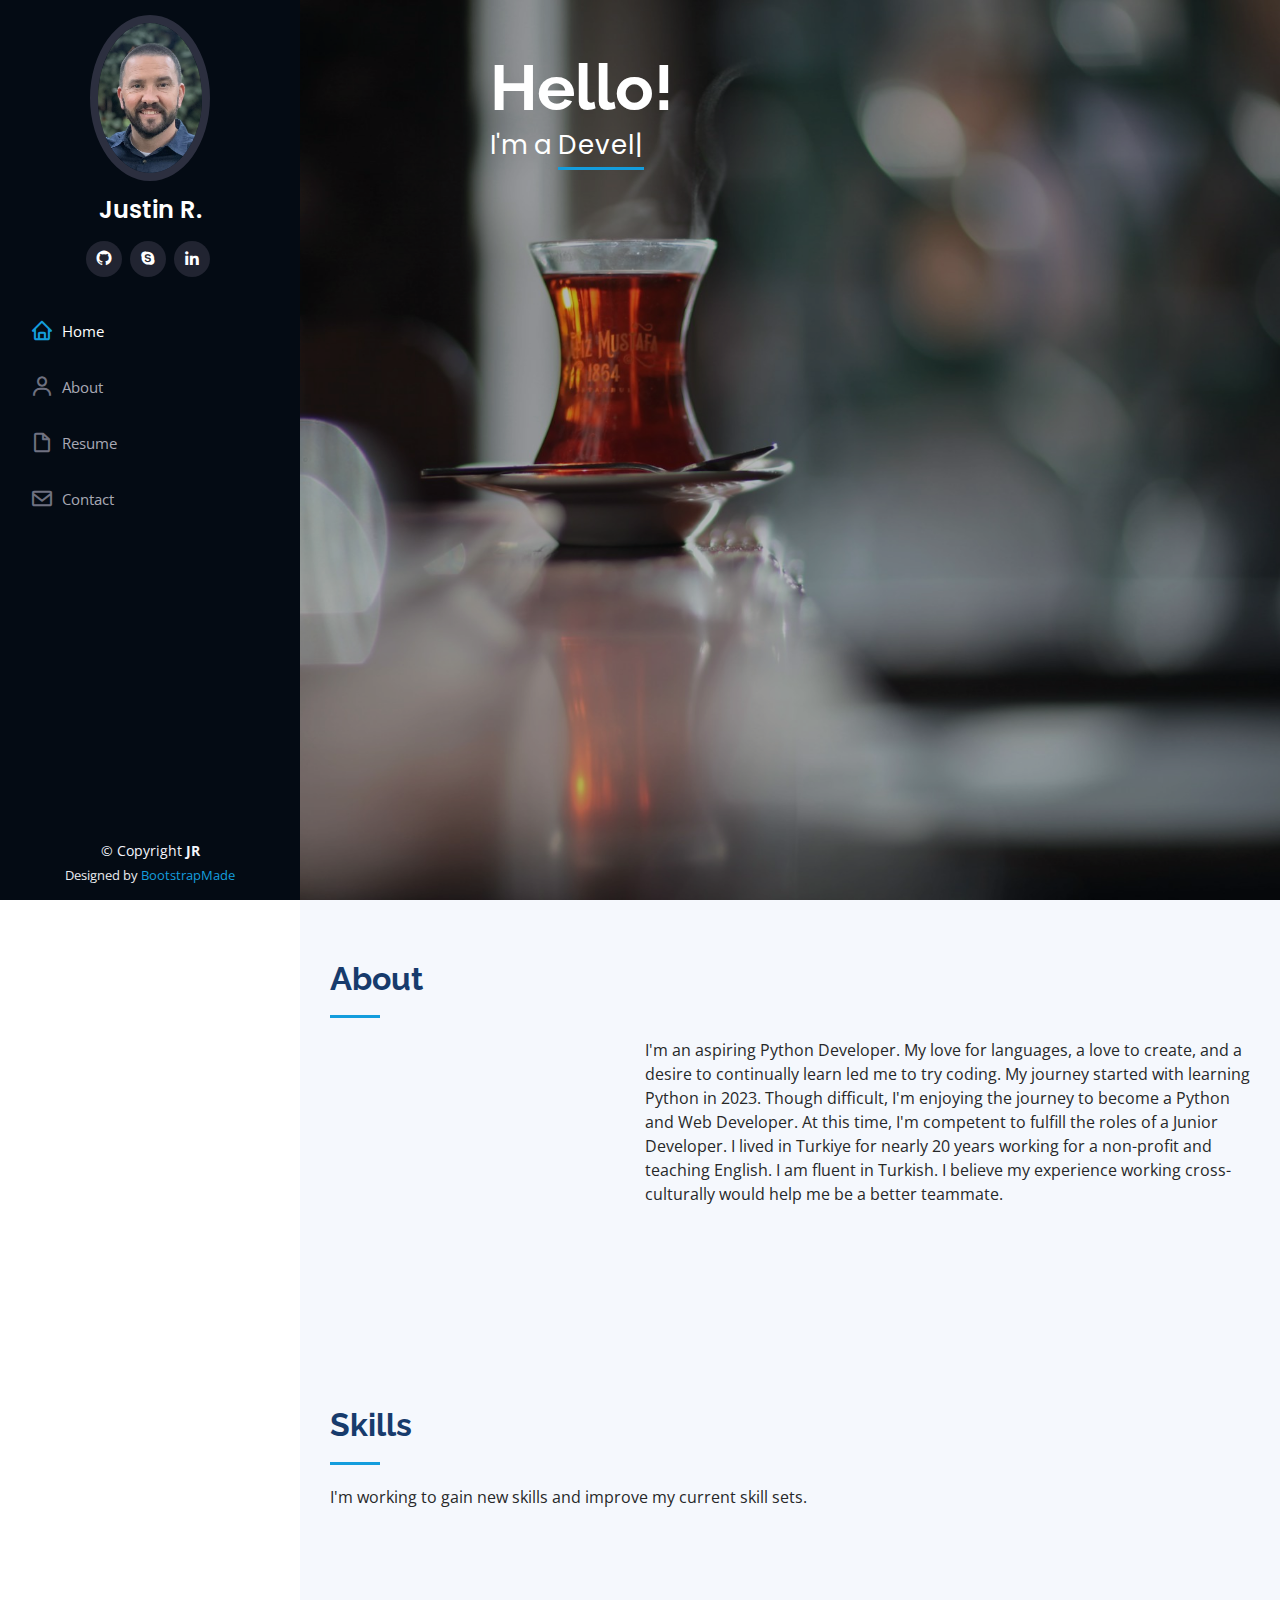
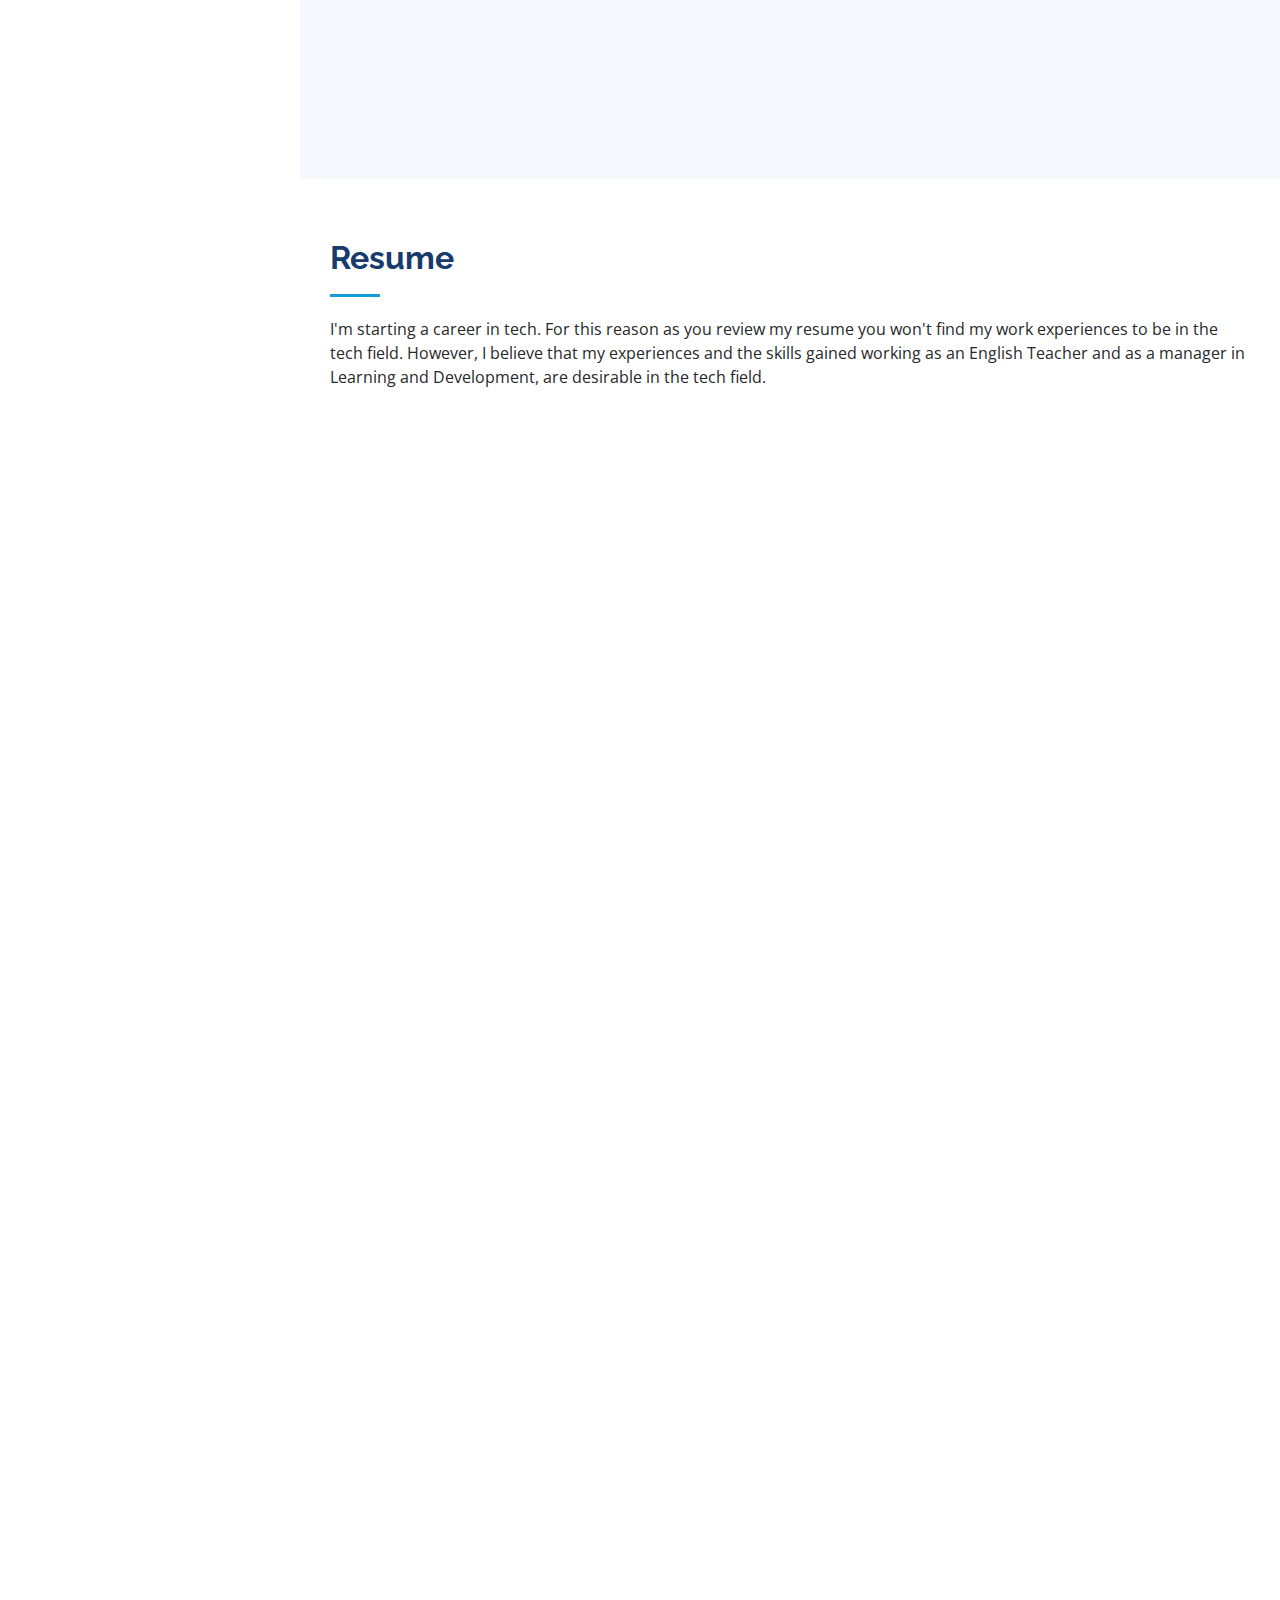
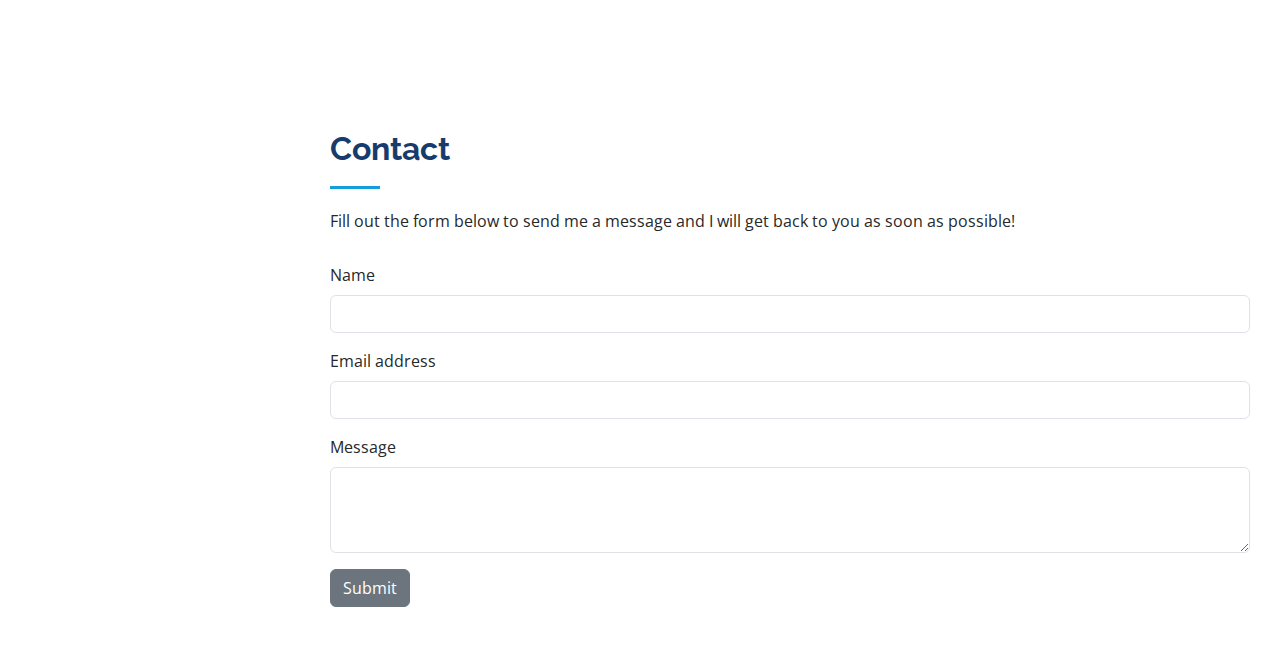
==== index.html @ 2d877cd6 "Add files via upload" ====
<!DOCTYPE html>
<html lang="en">

<head>

  <meta charset="utf-8">
  <meta content="width=device-width, initial-scale=1.0" name="viewport">

  <title>Justin R. Portfolio Site</title>
  <meta content="" name="description">
  <meta content="" name="keywords">

  <!-- Favicons -->
  <link href="static/assets/img/favicon-32x32.png" rel="icon">
  <link href="static/assets/img/apple-touch-icon.png" rel="apple-touch-icon">

  <!-- Google Fonts -->
  <link href="https://fonts.googleapis.com/css?family=Open+Sans:300,300i,400,400i,600,600i,700,700i|Raleway:300,300i,400,400i,500,500i,600,600i,700,700i|Poppins:300,300i,400,400i,500,500i,600,600i,700,700i" rel="stylesheet">

  <!-- Vendor CSS Files -->
  <link href="static/assets/vendor/aos/aos.css" rel="stylesheet">
  <link href="static/assets/vendor/bootstrap/css/bootstrap.min.css" rel="stylesheet">
  <link href="static/assets/vendor/bootstrap-icons/bootstrap-icons.css" rel="stylesheet">
  <link href="static/assets/vendor/boxicons/css/boxicons.min.css" rel="stylesheet">
  <link href="static/assets/vendor/glightbox/css/glightbox.min.css" rel="stylesheet">
  <link href="static/assets/vendor/swiper/swiper-bundle.min.css" rel="stylesheet">

  <!-- Template Main CSS File -->
  <link href="static/assets/css/style.css" rel="stylesheet">

  <!-- =======================================================
  * Template Name: iPortfolio
  * Updated: Jan 29 2024 with Bootstrap v5.3.2
  * Template URL: https://bootstrapmade.com/iportfolio-bootstrap-portfolio-websites-template/
  * Author: BootstrapMade.com
  * License: https://bootstrapmade.com/license/
  ======================================================== -->
</head>

<body>

  <!-- ======= Mobile nav toggle button ======= -->
  <i class="bi bi-list mobile-nav-toggle d-xl-none"></i>

  <!-- ======= Header ======= -->
  <header id="header">
    <div class="d-flex flex-column">

      <div class="profile">
        <img src="static/assets/img/profile-pic2.jpg" alt="" class="img-fluid rounded-circle">
        <h1 class="text-light"><a href="index.html">Justin R.</a></h1>
        <div class="social-links mt-3 text-center">
          <a href="https://github.com/j-rein26" class="github"><i class="bx bxl-github"></i></a>
          <a href="https://join.skype.com/invite/oXxlmrBupGHg" class="google-plus"><i class="bx bxl-skype"></i></a>
          <a href="http://linkedin.com/in/just-rein" class="linkedin"><i class="bx bxl-linkedin"></i></a>
        </div>
      </div>

      <nav id="navbar" class="nav-menu navbar">
        <ul>
          <li><a href="#hero" class="nav-link scrollto active"><i class="bx bx-home"></i> <span>Home</span></a></li>
          <li><a href="#about" class="nav-link scrollto"><i class="bx bx-user"></i> <span>About</span></a></li>
          <li><a href="#resume" class="nav-link scrollto"><i class="bx bx-file-blank"></i> <span>Resume</span></a></li>
<!--          <li><a href="#portfolio" class="nav-link scrollto"><i class="bx bx-book-content"></i> <span>Portfolio</span></a></li>-->
<!--          <li><a href="#services" class="nav-link scrollto"><i class="bx bx-server"></i> <span>Services</span></a></li>-->
          <li><a href="#contact" class="nav-link scrollto"><i class="bx bx-envelope"></i> <span>Contact</span></a></li>
        </ul>
      </nav><!-- .nav-menu -->
    </div>
  </header><!-- End Header -->

  <!-- ======= Hero Section ======= -->
  <section id="hero" class="d-flex flex-column justify-content-right align-items-center">
    <div class="hero-container" data-aos="fade-in">

      <h1>Hello!</h1>
      <p>I'm a <span class="typed" data-typed-items="Developer, Teacher, Freelancer"></span></p>
    </div>
  </section><!-- End Hero -->

  <main id="main">

    <!-- ======= About Section ======= -->
    <section id="about" class="about section-bg">
      <div class="container">
        <div class="section-title">
          <h2>About</h2>
        <div class="row">

          <div class="col-lg-4" data-aos="fade-right">
            <img src="static/assets/img/karate.jpg" class="img-fluid" alt="">
          </div>
        <div class="col-lg-8">
          <p>I'm an aspiring Python Developer. My love for languages, a love to create, and a desire to continually learn
            led me to try coding. My journey started with learning Python in 2023. Though difficult, I'm enjoying the journey
            to become a Python and Web Developer. At this time, I'm competent to fulfill the roles of a Junior Developer.
            I lived in Turkiye for nearly 20 years working for a non-profit and teaching English. I am fluent in Turkish. I believe my
            experience working cross-culturally would help me be a better teammate.
           </p>
           </div>
        </div>
      </section>
<!--    <! ======= Skills Section ======= &ndash;&gt;-->
    <section id="skills" class="skills section-bg">
      <div class="container">

        <div class="section-title">
          <h2>Skills</h2>
          <p>I'm working to gain new skills and improve my current skill sets.</p>
        </div>

        <div class="row skills-content">

          <div class="col-lg-6" data-aos="fade-up">

            <div class="progress">
              <span class="skill">HTML <i class="val">65%</i></span>
              <div class="progress-bar-wrap">
                <div class="progress-bar" role="progressbar" aria-valuenow="65" aria-valuemin="0" aria-valuemax="100"></div>
              </div>
            </div>

            <div class="progress">
              <span class="skill">CSS <i class="val">65%</i></span>
              <div class="progress-bar-wrap">
                <div class="progress-bar" role="progressbar" aria-valuenow="65" aria-valuemin="0" aria-valuemax="100"></div>
              </div>
            </div>

            <div class="progress">
              <span class="skill">JavaScript <i class="val">30%</i></span>
              <div class="progress-bar-wrap">
                <div class="progress-bar" role="progressbar" aria-valuenow="10" aria-valuemin="0" aria-valuemax="100"></div>
              </div>
            </div>

          </div>

          <div class="col-lg-6" data-aos="fade-up" data-aos-delay="100">

            <div class="progress">
              <span class="skill">SQL <i class="val">50%</i></span>
              <div class="progress-bar-wrap">
                <div class="progress-bar" role="progressbar" aria-valuenow="50" aria-valuemin="0" aria-valuemax="100"></div>
              </div>
            </div>

<!--            <div class="progress">-->
<!--              <span class="skill">WordPress/CMS <i class="val">90%</i></span>-->
<!--              <div class="progress-bar-wrap">-->
<!--                <div class="progress-bar" role="progressbar" aria-valuenow="90" aria-valuemin="0" aria-valuemax="100"></div>-->
<!--              </div>-->
<!--            </div>-->

            <div class="progress">
              <span class="skill">Python <i class="val">80%</i></span>
              <div class="progress-bar-wrap">
                <div class="progress-bar" role="progressbar" aria-valuenow="80" aria-valuemin="0" aria-valuemax="100"></div>
              </div>
            </div>

          </div>

        </div>

      </div>
    </section><!-- End Skills Section -->

    <!-- ======= Resume Section ======= -->
    <section id="resume" class="resume">
      <div class="container">

        <div class="section-title">
          <h2>Resume</h2>
          <p>I'm starting a career in tech. For this reason as you review my resume you won't find my work experiences
          to be in the tech field. However, I believe that my experiences and the skills gained working as an English Teacher and
          as a manager in Learning and Development, are desirable in the tech field. </p>
        </div>

        <div class="row">
          <div class="col-lg-6" data-aos="fade-up">
            <h3 class="resume-title">Summary</h3>
            <div class="resume-item pb-0">
              <h4>Justin R.</h4>
<!--              <p><em></em></p>-->
<!--              <ul>-->
<!--                <li>USA</li>-->
<!--                <li>(123) 456-7891</li>-->
<!--                <li>Contact Me</li>-->
<!--              </ul>-->
            </div>

            <h3 class="resume-title">Work History</h3>
            <div class="resume-item">
              <h4>Learning And Development Manager</h4>
              <h5>2020 - 2024</h5>
              <p><em>Non-Profit Organization Ankara, Turkiye</em></p>
              <p>Worked at a non-profit organization developing, reviewing and editing all training material
              for accuracy and company policy compliance. Did follow-up communications for those interested in
                attending the association. Evaluated success of training programs and made recommendations for
                future development of members. Gave formal and informal coaching sessions.
              </p>
            </div>
            <div class="resume-item">
              <h4>Learning and Development Manager</h4>
              <h5>2012 - 2020</h5>
              <p><em>Non-Profit Organization Eskisehir, Turkiye</em></p>
              <p>Similar to the above responsibilites, with the difference that I was
                not only managing but also directing The Learning and Development Department.
              </p>
            </div>
            <div class="resume-item">
              <h4>English as a Second Language (ESL)Teacher </h4>
              <h5>2013 - 2014</h5>
              <p><em>Ted College Eskisehir, Turkiye</em></p>
              <p>Collaborated with teachers and department heads to meet quarterly and yearly educational goals.
                Developed and taught ESL curriculum to improve students' conversational abilities. Administered
                and graded tests and assignments to evaluate student progress. Met with students' parents
                to evaluate students' progress.
              </p>
            </div>
          </div>
          <div class="col-lg-6" data-aos="fade-up" data-aos-delay="100">
            <h3 class="resume-title">Education</h3>
            <div class="resume-item">
              <h4>100 Days of Code: The Complete Python Pro Bootcamp</h4>
              <h5>2023 - 2024</h5>
              <p><em> Taught By Angela Yu </em></p>
              <ul>
                <li>Learned Frontend and Backend Development Using Python</li>
                <li>Learned Databases</li>
                <li>Learned Data Analysis</li>
                <li>Learned to Build API</li>
              </ul>
            </div>
            <div class="resume-item">
              <h4>Life Coach Training</h4>
              <h5>2019 - 2020</h5>
              <p><em>Creative Results Management</em></p>
              <ul>
                <li>Learned How to Make Contact With Clients</li>
                <li>Learned How to Structure the Coaching Session</li>
                <li>Learned the COACH Model as the Process for Coaching</li>
                <li>Gained Experience as a non-professional Life Coach </li>
              </ul>
            </div>
            <div class="resume-item">
              <h4>Eskisehir Anatolia University</h4>
              <h5>2010 - 2014</h5>
              <p><em>Bachelors of Arts: Business</em></p>
              <p>Four years of business education in the Turkish language.
              </p>
            </div>
             <div class="resume-item">
              <h4>Bridge Linguatec Language Services</h4>
              <h5>2006</h5>
              <p><em>TEFL Certification</em></p>
              <p>Certification to teach English as a foreign language.
              </p>
            </div>
             <div class="resume-item">
              <h4>Hamilton Baptist College</h4>
              <h5>1999 - 2004</h5>
              <p><em>Bachelors of Arts: Biblical Studies</em></p>
              <p>Four years of Bible education.
              </p>
            </div>
          </div>
        </div>

      </div>
    </section><!-- End Resume Section -->



    <!-- ======= Contact Section ======= -->
    <section id="contact" class="contact">
      <div class="container">

        <div class="section-title">
          <h2>Contact</h2>
          <p>Fill out the form below to send me a message and
          I will get back to you as soon as possible!</p>
        </div>
            <form
                action="https://formspree.io/f/mjvnlkje"
                method="POST"
                >
              <div class="mb-3">
                <!-- modify this form HTML and place wherever you want your form -->
                <label name="nameLabel" for="exampleFormControlInput1" class="form-label">Name</label>
                <input type="name" class="form-control" id="exampleFormControlInput1" name="fname">
              </div>
              <div class="mb-3">
                <!-- modify this form HTML and place wherever you want your form -->
                <label name="emailLabel" for="exampleFormControlInput2" class="form-label">Email address</label>
                <input type="email" class="form-control" id="exampleFormControlInput2">
              </div>
              <div class="mb-3">
                <label name="messageLabel" for="exampleFormControlTextarea1" class="form-label">Message</label>
                <textarea name="messageBox" class="form-control" id="exampleFormControlTextarea1" rows="3"></textarea>
              </div>
              <!-- your other form fields go here -->
              <button type="submit" class="btn btn-secondary">Submit</button>

            </form>
      </div>

         </div>


    </section><!-- End Contact Section -->

  </main><!-- End #main -->

  <!-- ======= Footer ======= -->
  <footer id="footer">
    <div class="container">
      <div class="copyright">
        &copy; Copyright <strong><span>JR</span></strong>
      </div>
      <div class="credits">
        <!-- All the links in the footer should remain intact. -->
        <!-- You can delete the links only if you purchased the pro version. -->
        <!-- Licensing information: https://bootstrapmade.com/license/ -->
        <!-- Purchase the pro version with working PHP/AJAX contact form: https://bootstrapmade.com/iportfolio-bootstrap-portfolio-websites-template/ -->
        Designed by <a href="https://bootstrapmade.com/">BootstrapMade</a>
      </div>
    </div>
  </footer><!-- End  Footer -->

  <a href="#" class="back-to-top d-flex align-items-center justify-content-center"><i class="bi bi-arrow-up-short"></i></a>

  <!-- Vendor JS Files -->
  <script src="static/assets/vendor/purecounter/purecounter_vanilla.js"></script>
  <script src="static/assets/vendor/aos/aos.js"></script>
  <script src="static/assets/vendor/bootstrap/js/bootstrap.bundle.min.js"></script>
  <script src="static/assets/vendor/glightbox/js/glightbox.min.js"></script>
  <script src="static/assets/vendor/isotope-layout/isotope.pkgd.min.js"></script>
  <script src="static/assets/vendor/swiper/swiper-bundle.min.js"></script>
  <script src="static/assets/vendor/typed.js/typed.umd.js"></script>
  <script src="static/assets/vendor/waypoints/noframework.waypoints.js"></script>
  <script src="static/assets/vendor/php-email-form/validate.js"></script>

  <!-- Template Main JS File -->
  <script src="static/assets/js/main.js"></script>

</body>

</html>
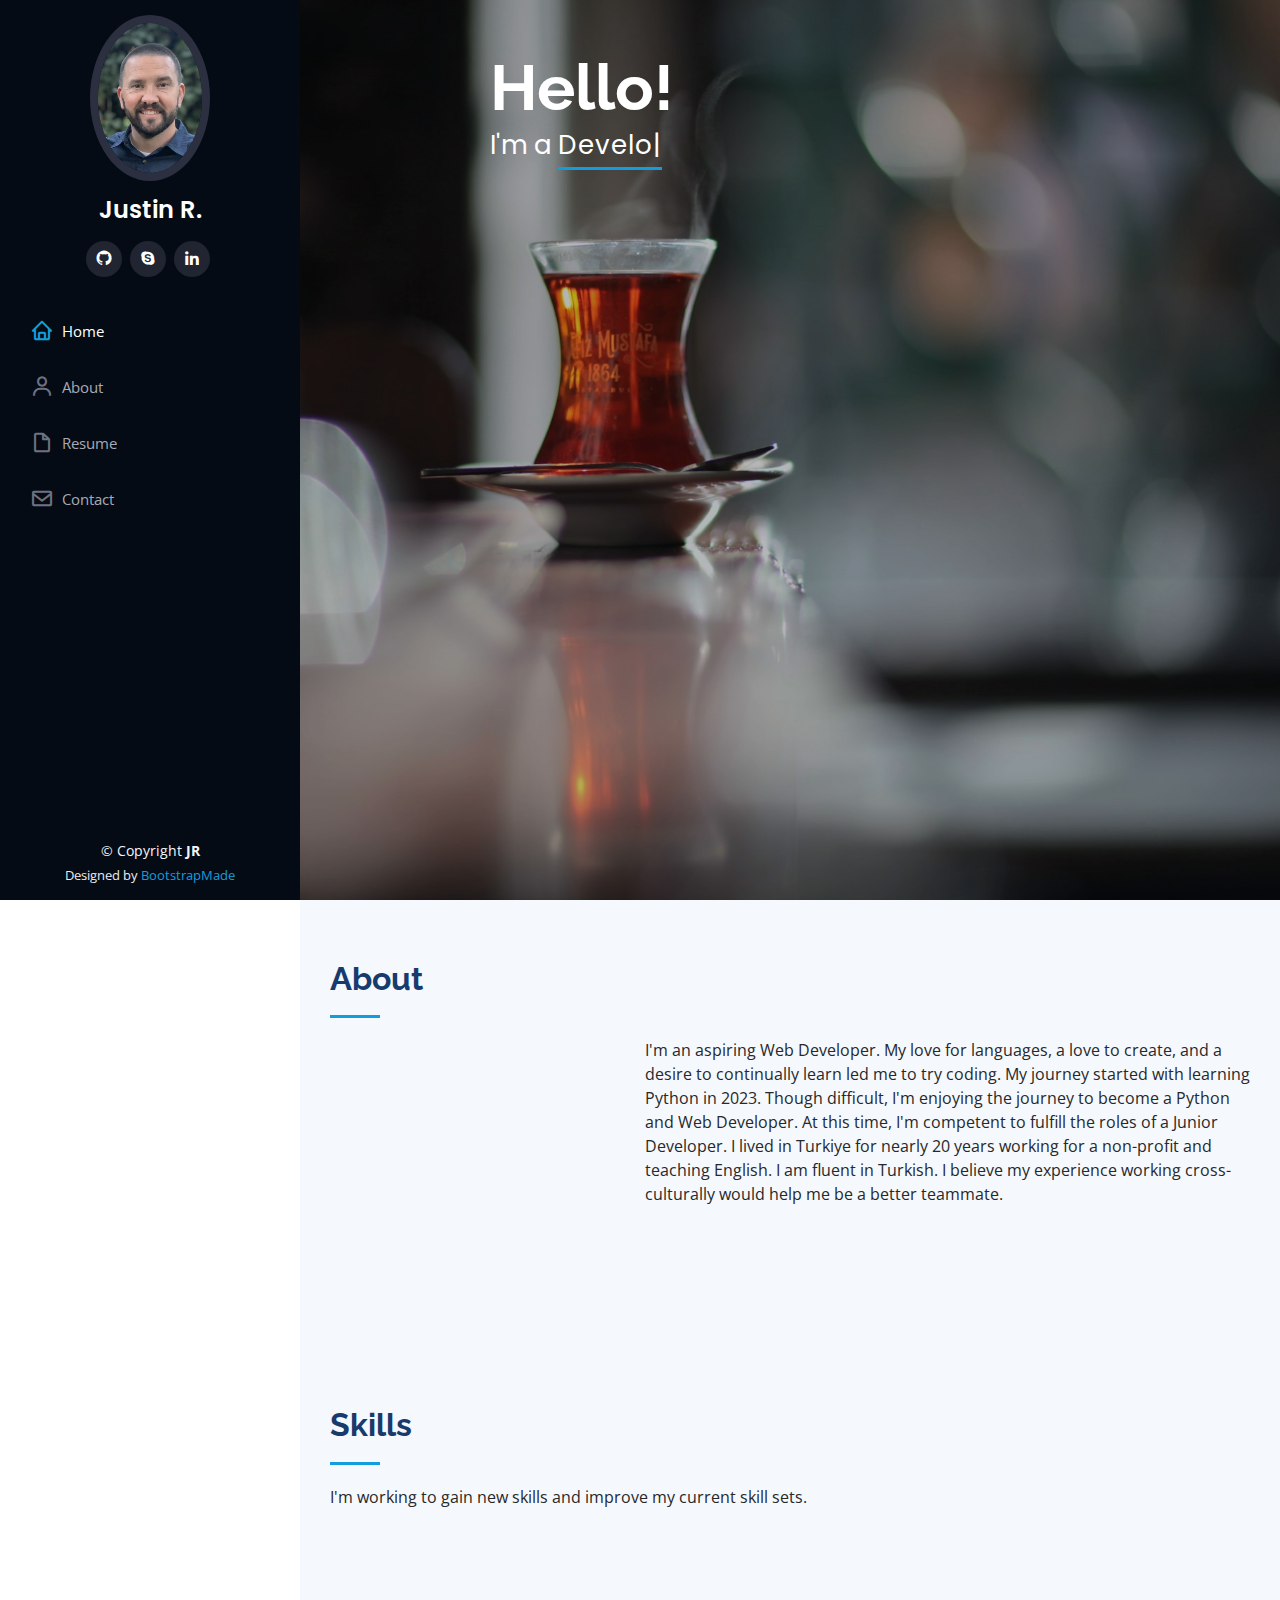
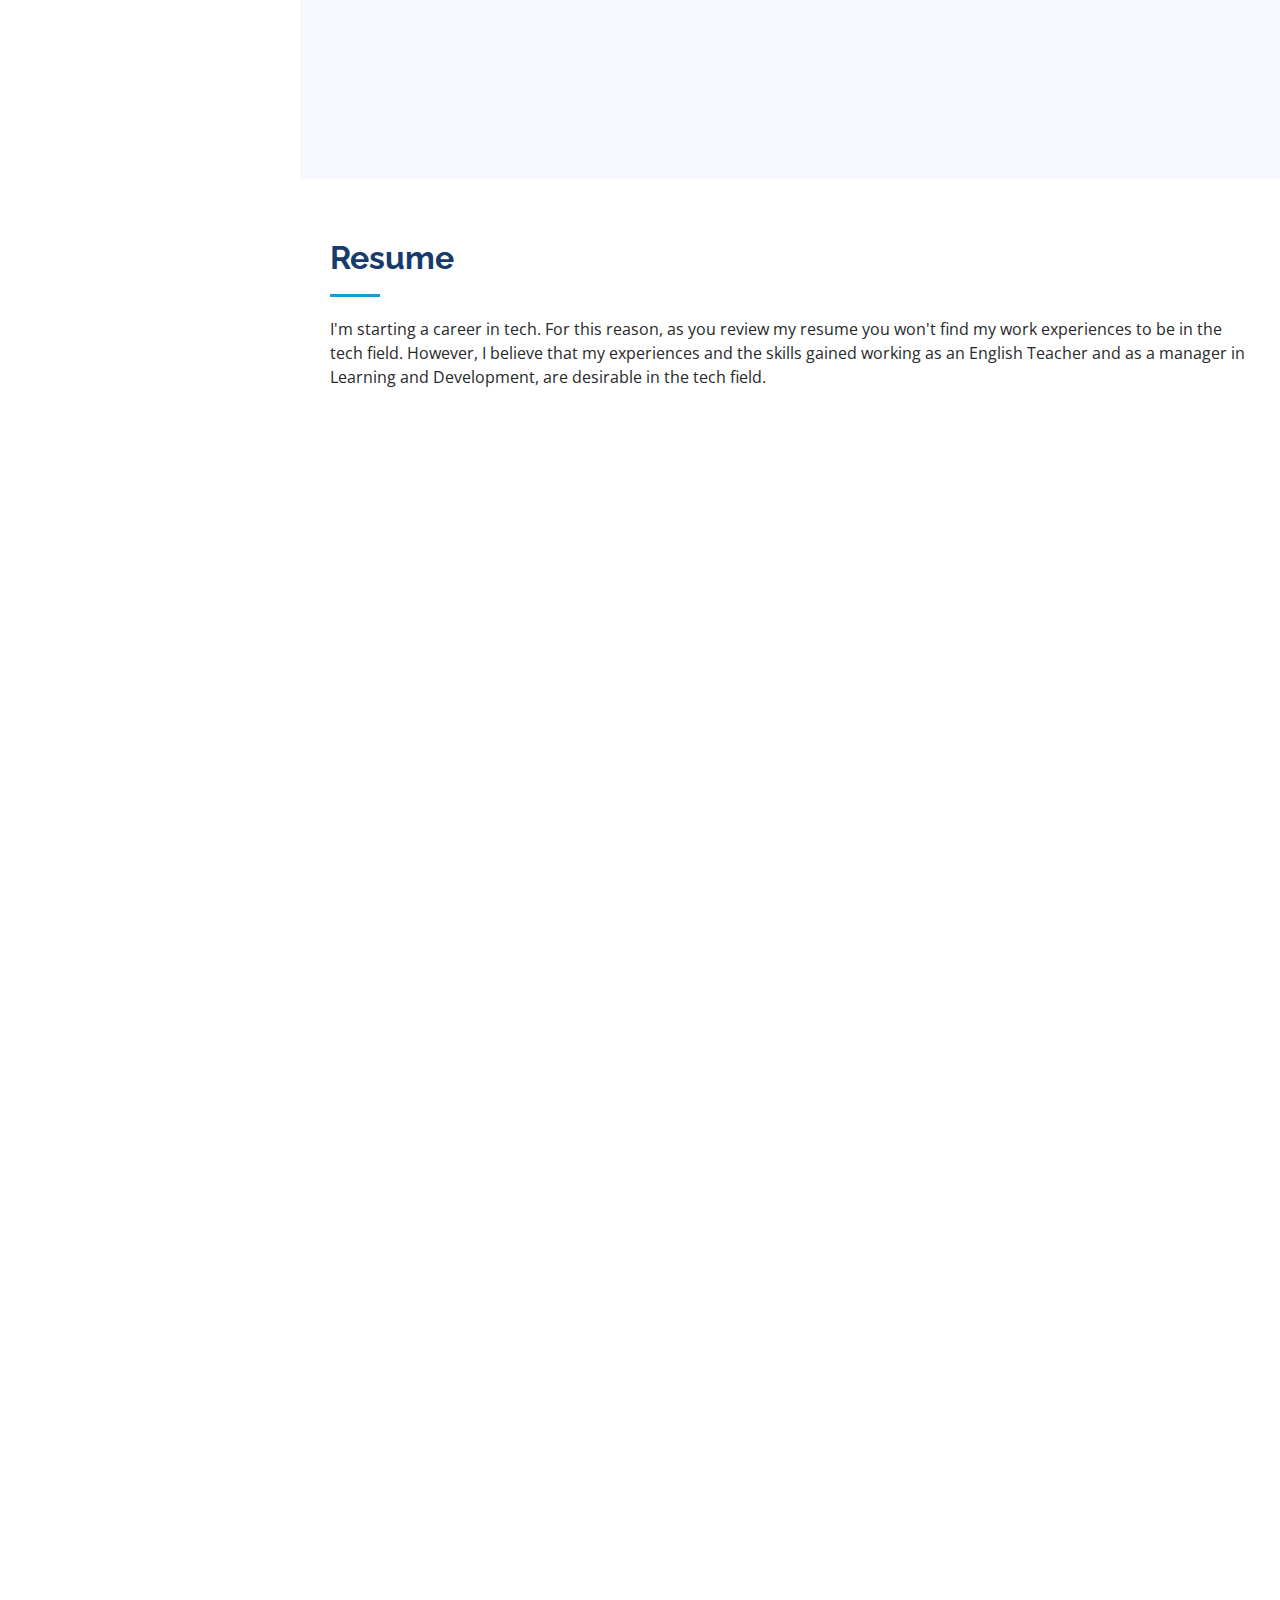
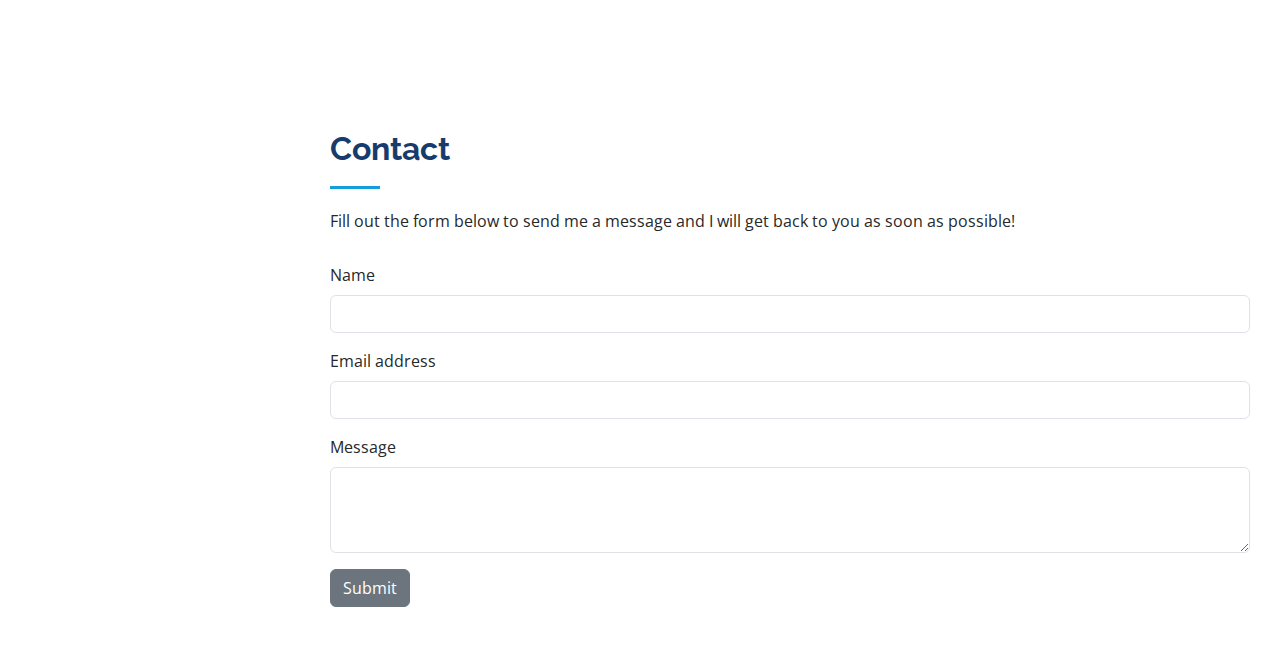
==== commit 42088092: "Update index.html" ====
--- a/index.html
+++ b/index.html
@@ -91,7 +91,7 @@
             <img src="static/assets/img/karate.jpg" class="img-fluid" alt="">
           </div>
         <div class="col-lg-8">
-          <p>I'm an aspiring Python Developer. My love for languages, a love to create, and a desire to continually learn
+          <p>I'm an aspiring Web Developer. My love for languages, a love to create, and a desire to continually learn
             led me to try coding. My journey started with learning Python in 2023. Though difficult, I'm enjoying the journey
             to become a Python and Web Developer. At this time, I'm competent to fulfill the roles of a Junior Developer.
             I lived in Turkiye for nearly 20 years working for a non-profit and teaching English. I am fluent in Turkish. I believe my
@@ -172,7 +172,7 @@
 
         <div class="section-title">
           <h2>Resume</h2>
-          <p>I'm starting a career in tech. For this reason as you review my resume you won't find my work experiences
+          <p>I'm starting a career in tech. For this reason, as you review my resume you won't find my work experiences
           to be in the tech field. However, I believe that my experiences and the skills gained working as an English Teacher and
           as a manager in Learning and Development, are desirable in the tech field. </p>
         </div>
@@ -347,4 +347,4 @@
 
 </body>
 
-</html>+</html>
